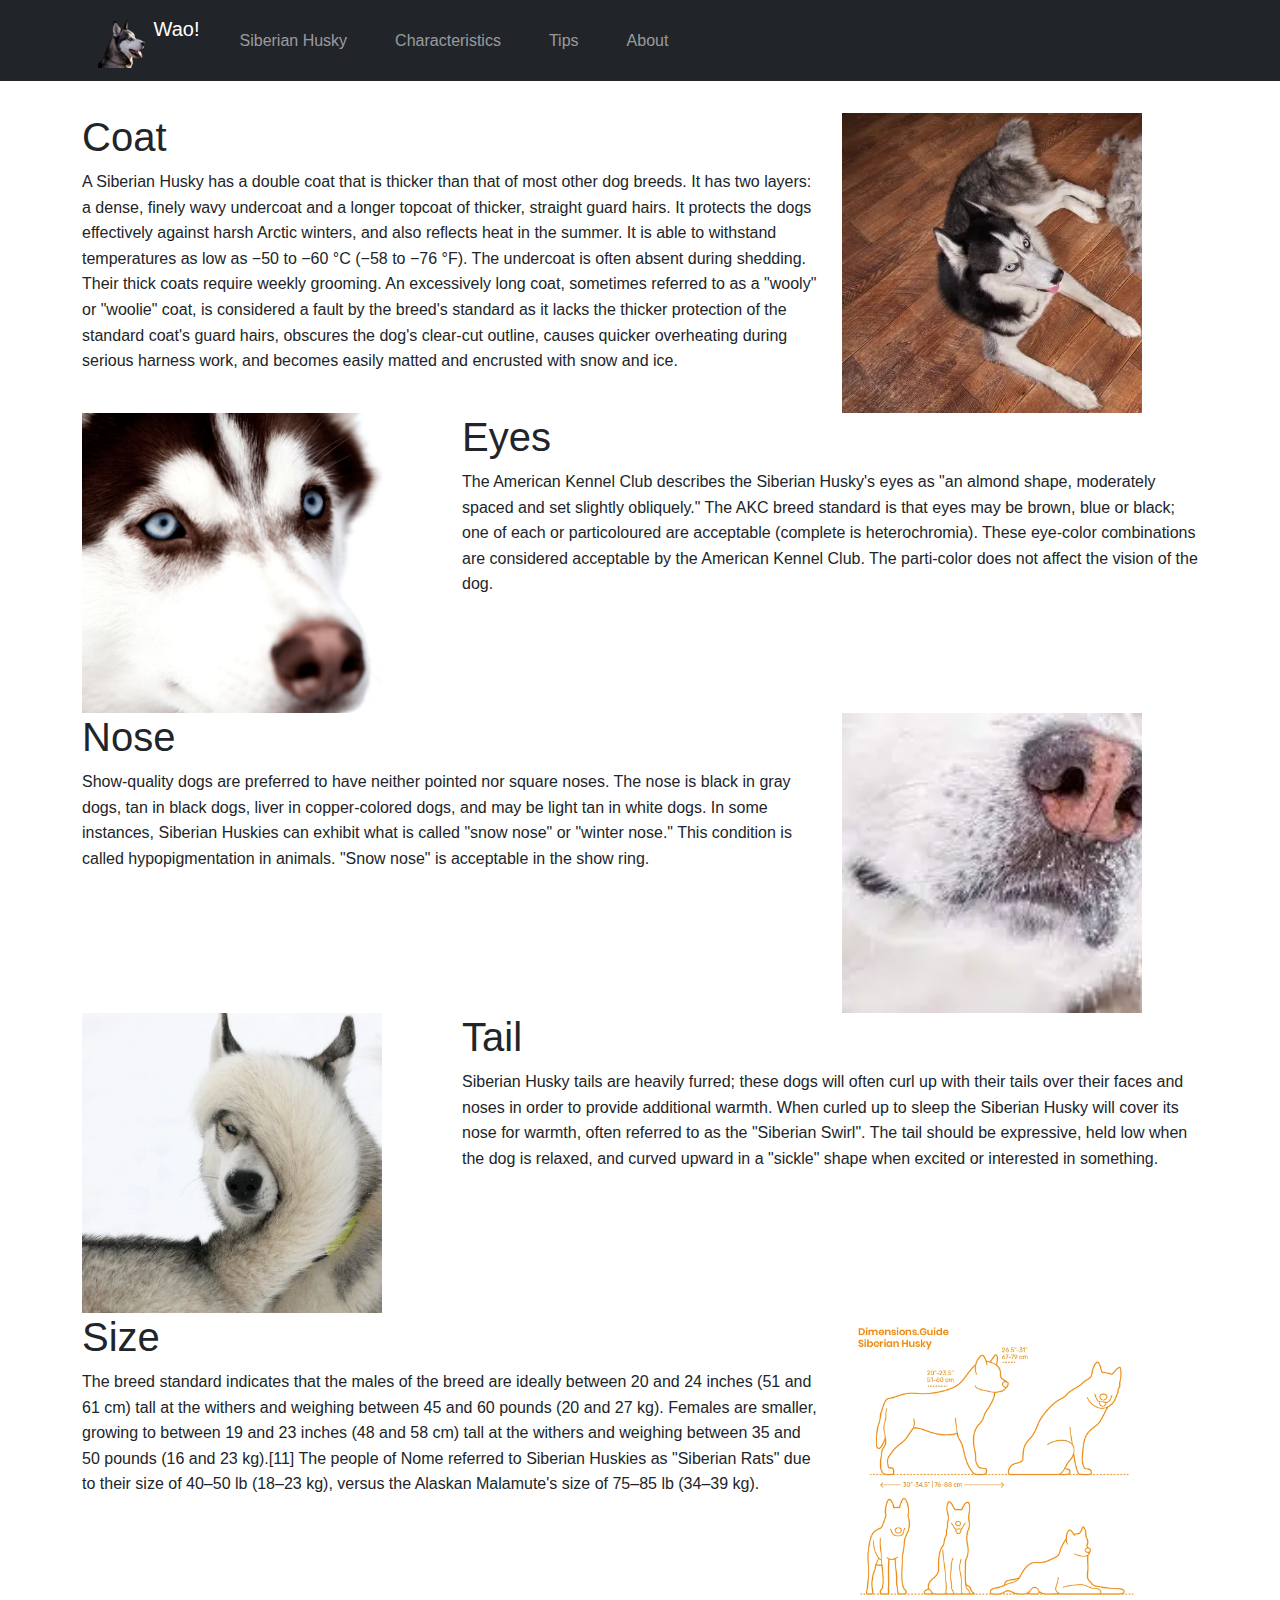
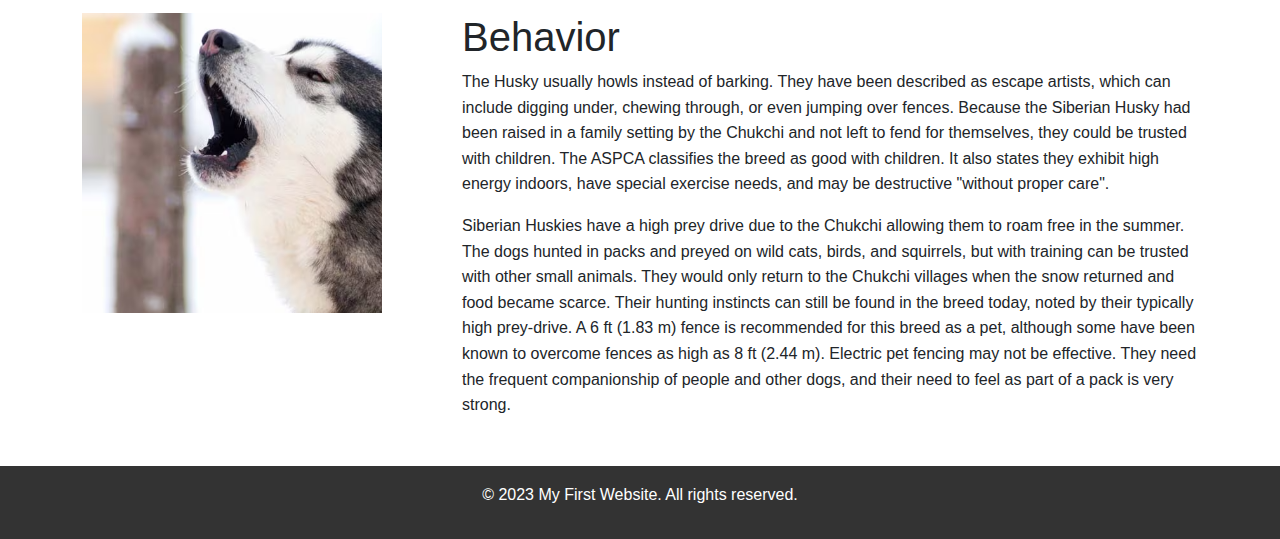
==== characteristics.html @ afe634cd "Las páginas index, siberian husky y characteristics están finalizadas" ====
<!DOCTYPE html>
<html lang="en">
    <head>
        <link href="https://cdn.jsdelivr.net/npm/bootstrap@5.3.0/dist/css/bootstrap.min.css" rel="stylesheet">
        <link rel="stylesheet" href="./static/CSS/style.css">
        <script src="https://code.jquery.com/jquery-3.6.0.min.js"></script>
        <script src="./static/JS/script.js"></script>
        <script src="./static/JS/fetch.js"></script>
        <title>Characteristics</title>
    </head>
<body>
    <div id="header-content"></div>
    <section>
        <main>
            <section1>
                <div class="container">
                    <div class="row">
                        <div class="col-md-8">
                            <section>
                                <h1>Coat</h1>
                                <p>
                                    A Siberian Husky has a double coat that is thicker than that of most other dog breeds. 
                                    It has two layers: a dense, finely wavy undercoat and a longer topcoat of thicker, straight 
                                    guard hairs. It protects the dogs effectively against harsh Arctic winters, and also 
                                    reflects heat in the summer. It is able to withstand temperatures as low 
                                    as −50 to −60 °C (−58 to −76 °F). The undercoat is often absent during shedding. 
                                    Their thick coats require weekly grooming. An excessively long coat, sometimes referred 
                                    to as a "wooly" or "woolie" coat, is considered a fault by the breed's standard as it lacks 
                                    the thicker protection of the standard coat's guard hairs, obscures the dog's clear-cut 
                                    outline, causes quicker overheating during serious harness work, and becomes easily matted 
                                    and encrusted with snow and ice.
                                </p>     
                            </section>            
                        </div>           
                        <div class="col-md-4">
                            <div class="rotating-images-container d-flex">
                                <img src="static/images/Husky_coat.webp" alt="Siberian Husky coat">
                            </div>
                        </div>    
                    </div>
                </div>
            </section1>
            <section2>
                <div class="container">
                    <div class="row">
                        <div class="col-md-4">
                            <div class="rotating-images-container d-flex">
                                <img src="static/images/Husky_siberian_eyes.webp" alt="Siberian Husky eyes">
                            </div>
                        </div>     
                        <div class="col-md-8">
                            <section>
                                <h1>Eyes</h1>
                                <p>
                                    The American Kennel Club describes the Siberian Husky's eyes as "an almond shape, moderately 
                                    spaced and set slightly obliquely." The AKC breed standard is that eyes may be brown, blue 
                                    or black; one of each or particoloured are acceptable (complete is heterochromia). These eye-color 
                                    combinations are considered acceptable by the American Kennel Club. The parti-color does not 
                                    affect the vision of the dog.
                                </p>
                            </section>
                        </div>                                                                                                 
                    </div>    
                </div>
            </section2>
            <section3>
                <div class="container">
                    <div class="row">
                        <div class="col-md-8">
                            <section>
                                <h1>Nose</h1>
                                <p>
                                    Show-quality dogs are preferred to have neither pointed nor square noses. The nose is black in 
                                    gray dogs, tan in black dogs, liver in copper-colored dogs, and may be light tan in white dogs. 
                                    In some instances, Siberian Huskies can exhibit what is called "snow nose" or "winter nose." 
                                    This condition is called hypopigmentation in animals. "Snow nose" is acceptable in the show 
                                    ring.
                                </p>    
                            </section>            
                        </div>           
                        <div class="col-md-4">
                            <div class="rotating-images-container d-flex">
                                <img src="static/images/Husky_nose.webp" alt="Siberian Husky nose">
                            </div>
                        </div>    
                    </div>
                </div>
            </section3>            
            <section4>
                <div class="container">
                    <div class="row">
                        <div class="col-md-4">
                            <div class="rotating-images-container d-flex">
                                <img src="static/images/Husky_tail.webp" alt="Siberian Husky tail">
                            </div>
                        </div>     
                        <div class="col-md-8">
                            <section>
                                <h1>Tail</h1>
                                <p>
                                    Siberian Husky tails are heavily furred; these dogs will often curl up with their tails over 
                                    their faces and noses in order to provide additional warmth. When curled up to sleep the Siberian 
                                    Husky will cover its nose for warmth, often referred to as the "Siberian Swirl". The tail should 
                                    be expressive, held low when the dog is relaxed, and curved upward in a "sickle" shape when excited 
                                    or interested in something.
                                </p>
                            </section>
                        </div>                                                                                                 
                    </div>    
                </div>
            </section4>            
            <section5>
                <div class="container">
                    <div class="row">
                        <div class="col-md-8">
                            <section>
                                <h1>Size</h1>
                                <p>
                                    The breed standard indicates that the males of the breed are ideally between 20 and 24 inches 
                                    (51 and 61 cm) tall at the withers and weighing between 45 and 60 pounds (20 and 27 kg). Females 
                                    are smaller, growing to between 19 and 23 inches (48 and 58 cm) tall at the withers and weighing 
                                    between 35 and 50 pounds (16 and 23 kg).[11] The people of Nome referred to Siberian Huskies 
                                    as "Siberian Rats" due to their size of 40–50 lb (18–23 kg), versus the Alaskan Malamute's size 
                                    of 75–85 lb (34–39 kg).                             
                                </p>
                            </section>            
                        </div>           
                        <div class="col-md-4">
                            <div class="rotating-images-container d-flex">
                                <img src="static/images/Husky_size.webp" alt="Siberian Husky size">
                            </div>
                        </div>    
                    </div>
                </div>
            </section5>              
            <section6>
                <div class="container">
                    <div class="row">
                        <div class="col-md-4">
                            <div class="rotating-images-container d-flex">
                                <img src="static/images/Husky_behavior.webp" alt="Siberian Husky Behavior">
                            </div>
                        </div>     
                        <div class="col-md-8">
                            <section>
                                <h1>Behavior</h1>
                                <p>
                                    The Husky usually howls instead of barking. They have been described as escape artists, 
                                    which can include digging under, chewing through, or even jumping over fences. Because the 
                                    Siberian Husky had been raised in a family setting by the Chukchi and not left to fend for themselves, 
                                    they could be trusted with children. The ASPCA classifies the breed as good with children. It 
                                    also states they exhibit high energy indoors, have special exercise needs, and may be destructive 
                                    "without proper care".
                                </p>
                                <p>
                                    Siberian Huskies have a high prey drive due to the Chukchi allowing them to roam free in the summer. 
                                    The dogs hunted in packs and preyed on wild cats, birds, and squirrels, but with training can be 
                                    trusted with other small animals. They would only return to the Chukchi villages when the snow returned 
                                    and food became scarce. Their hunting instincts can still be found in the breed today, noted by their 
                                    typically high prey-drive. A 6 ft (1.83 m) fence is recommended for this breed as a pet, although 
                                    some have been known to overcome fences as high as 8 ft (2.44 m). Electric pet fencing may not be 
                                    effective. They need the frequent companionship of people and other dogs, and their need to feel 
                                    as part of a pack is very strong.
                                </p>                                
                            </section>
                        </div>                                                                                                 
                    </div>    
                </div>
            </section6> 
        </main>
    </section>
    <footer id="footer-content"></footer>
</body>
</html>
---- static/CSS/style.css ----
body {
    font-family: Arial, sans-serif;
    line-height: 1.6;
    margin: 0;
    padding: 0;
}

/* Definición del estilo para la clase "centered" */
.centered {
    text-align: center;
    background-color: #333; /* Color oscuro de fondo */
    color: #fff; /* Color del texto */
    padding: 10px; /* Espacio de relleno para el título */
}

header {
    background-color: #333;
    color: #fff;
    padding: 1rem;
    text-align: center;
}


nav a {
    color: #fff;
    text-decoration: none;
    margin: 0 1rem;
}

main {
    padding: 2rem;
}

footer {
    background-color: #333;
    color: #fff;
    text-align: center;
    padding: 1rem;
}

.header-container {
    position: relative;
}

.image-overlay {
    position: absolute;
    top: 0;
    left: 0;
    width: 100%;
    height: 100%;
    display: flex;
    justify-content: center;
    align-items: center;
    background-color: rgba(0, 0, 0, 0.5); /* Puedes ajustar el color y la opacidad del fondo */
    z-index: 1; /* Asegura que el texto aparezca por encima de la imagen */
}

.overlay-text {
    text-align: center;
    color: #fff;
}

.overlay-text h1,
.overlay-text h2 {
    margin: 0;
    font-size: 32px; /* Tamaño de fuente para los títulos (puedes ajustar según desees) */
}

/* Estilos para la imagen en el encabezado */
img.header-image {
    width: 100%;
    height: auto;
}

/* Estilos para el contenedor de las imágenes */
.rotating-images-container {
    position: relative;
    width: 300px; /* Ajusta el ancho según el tamaño de tus imágenes */
    height: 300px; /* Ajusta la altura según el tamaño de tus imágenes */
    overflow: hidden;
}

/* Estilos para las imágenes */
.rotating-image {
    width: 100%;
    height: 100%;
    position: absolute;
    top: 0;
    left: 0;
    opacity: 0;
    transition: opacity 1s ease-in-out; /* Ajusta la duración de la transición según desees */
}

/* Aparecer primera imagen */
.rotating-image:first-child {
    opacity: 1;
}

.custom-image {
    width: 400px; /* Cambiar al tamaño deseado */
    height: auto; /* Para mantener la proporción original de la imagen */
    /* Agrega otros estilos si es necesario */
}
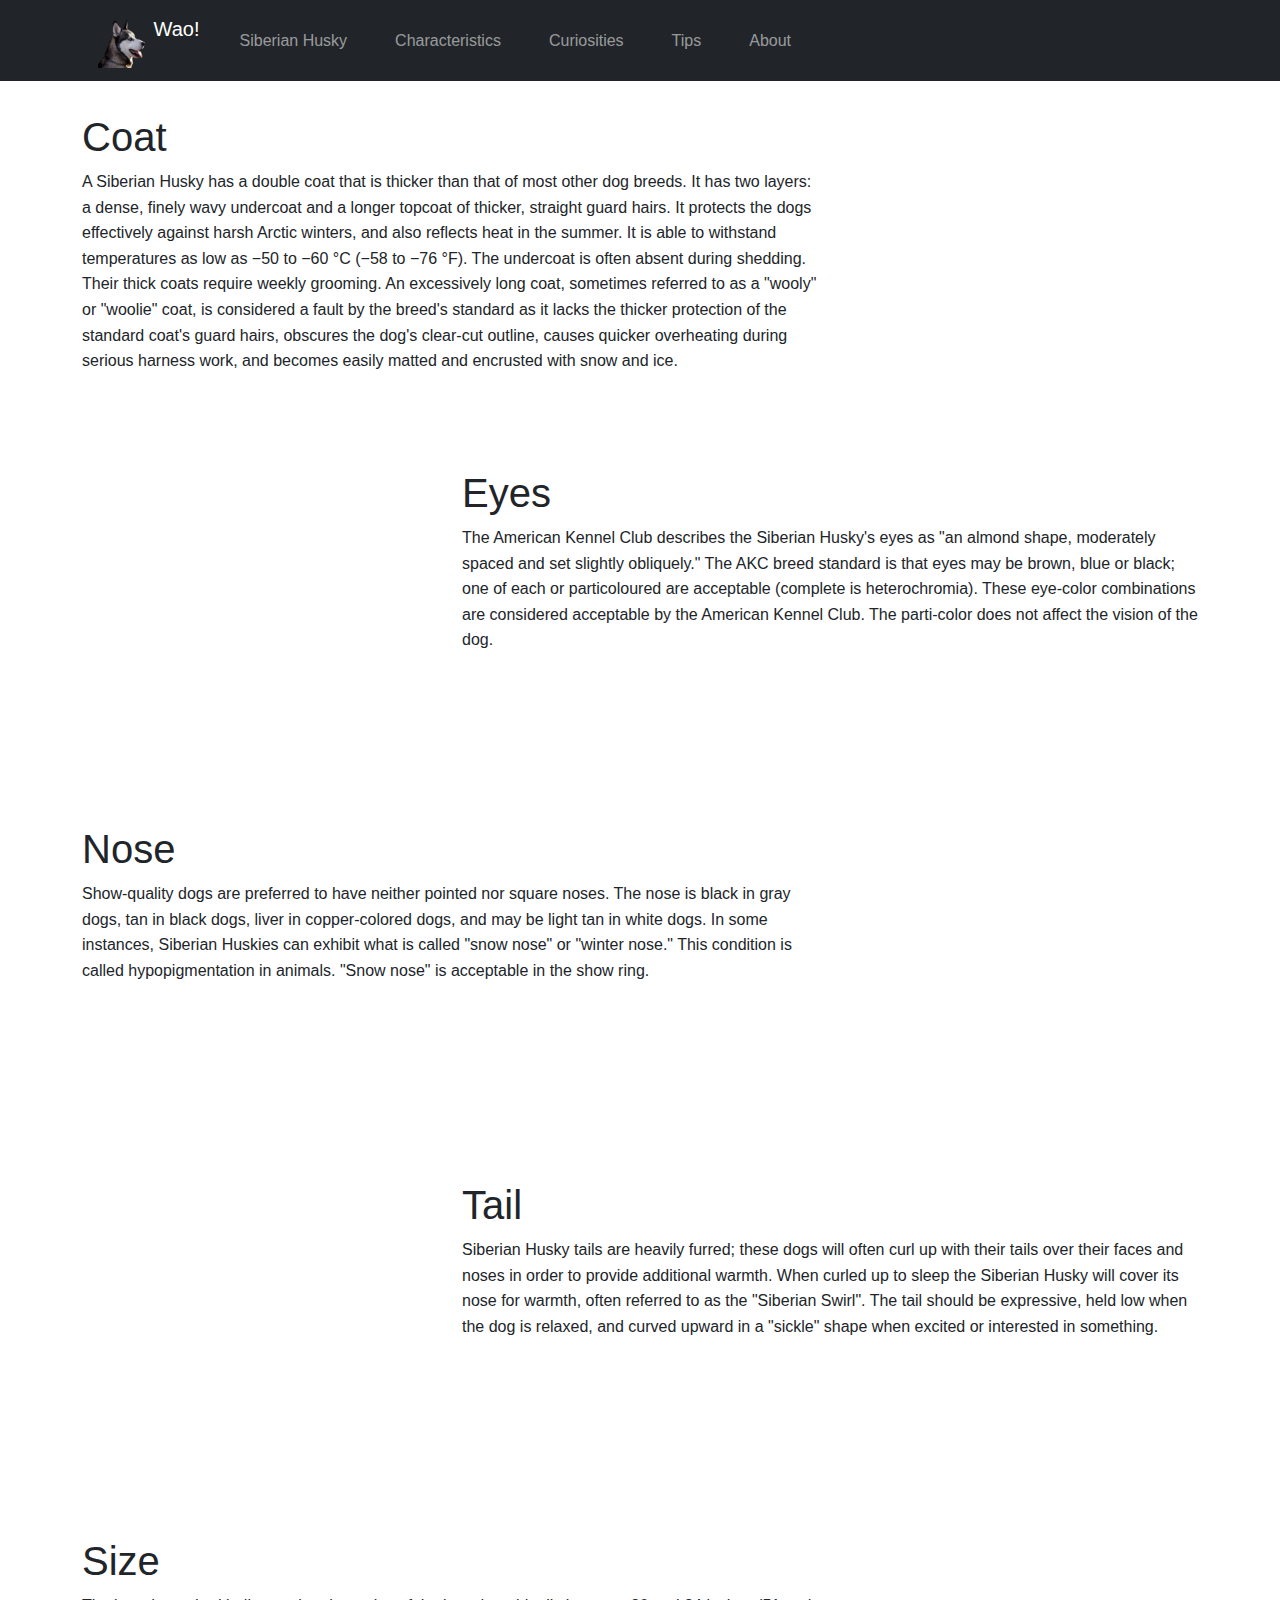
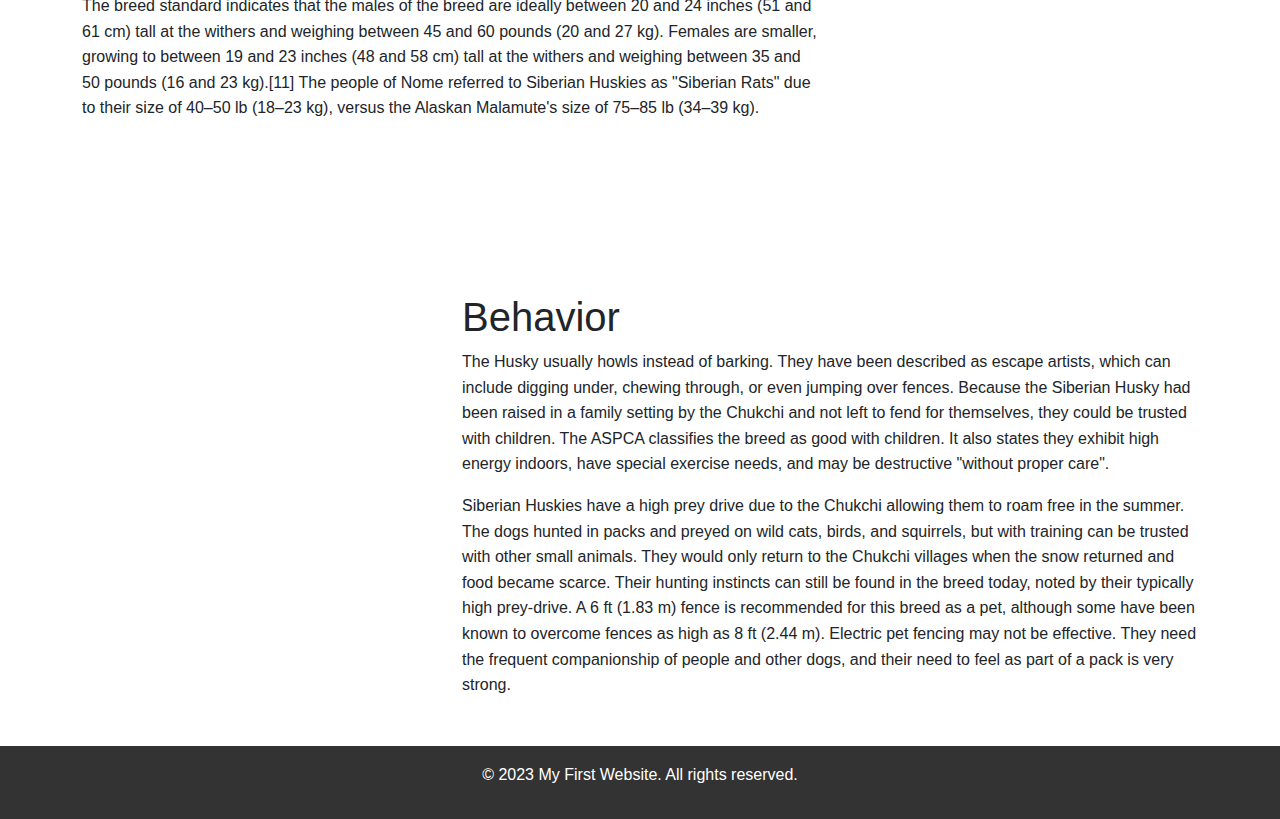
==== commit aecc8f90: "Se implemento curiosities.html y se creo tips.html, además de agregarse más imagenes y crear la list" ====
--- a/characteristics.html
+++ b/characteristics.html
@@ -166,7 +166,7 @@
                         </div>                                                                                                 
                     </div>    
                 </div>
-            </section6> 
+            </section6>
         </main>
     </section>
     <footer id="footer-content"></footer>
--- a/static/CSS/style.css
+++ b/static/CSS/style.css
@@ -75,8 +75,10 @@
 /* Estilos para el contenedor de las imágenes */
 .rotating-images-container {
     position: relative;
-    width: 300px; /* Ajusta el ancho según el tamaño de tus imágenes */
-    height: 300px; /* Ajusta la altura según el tamaño de tus imágenes */
+    width: 100%;
+    max-width: 100px; /* Ajusta el ancho máximo según desees */
+    height: 0;
+    padding-top: 100%; /* Creamos un contenedor cuadrado con padding para que la imagen ocupe todo el espacio */
     overflow: hidden;
 }
 
@@ -84,11 +86,12 @@
 .rotating-image {
     width: 100%;
     height: 100%;
+    object-fit: cover; /* Ajustamos el tamaño de la imagen para que se muestre completa sin distorsionarla */
     position: absolute;
     top: 0;
     left: 0;
     opacity: 0;
-    transition: opacity 1s ease-in-out; /* Ajusta la duración de la transición según desees */
+    transition: opacity 1s ease-in-out;
 }
 
 /* Aparecer primera imagen */
@@ -97,11 +100,6 @@
 }
 
 .custom-image {
-    width: 400px; /* Cambiar al tamaño deseado */
-    height: auto; /* Para mantener la proporción original de la imagen */
-    /* Agrega otros estilos si es necesario */
-}
-
-
-
-
+    width: 100%;
+    height: 100%;
+}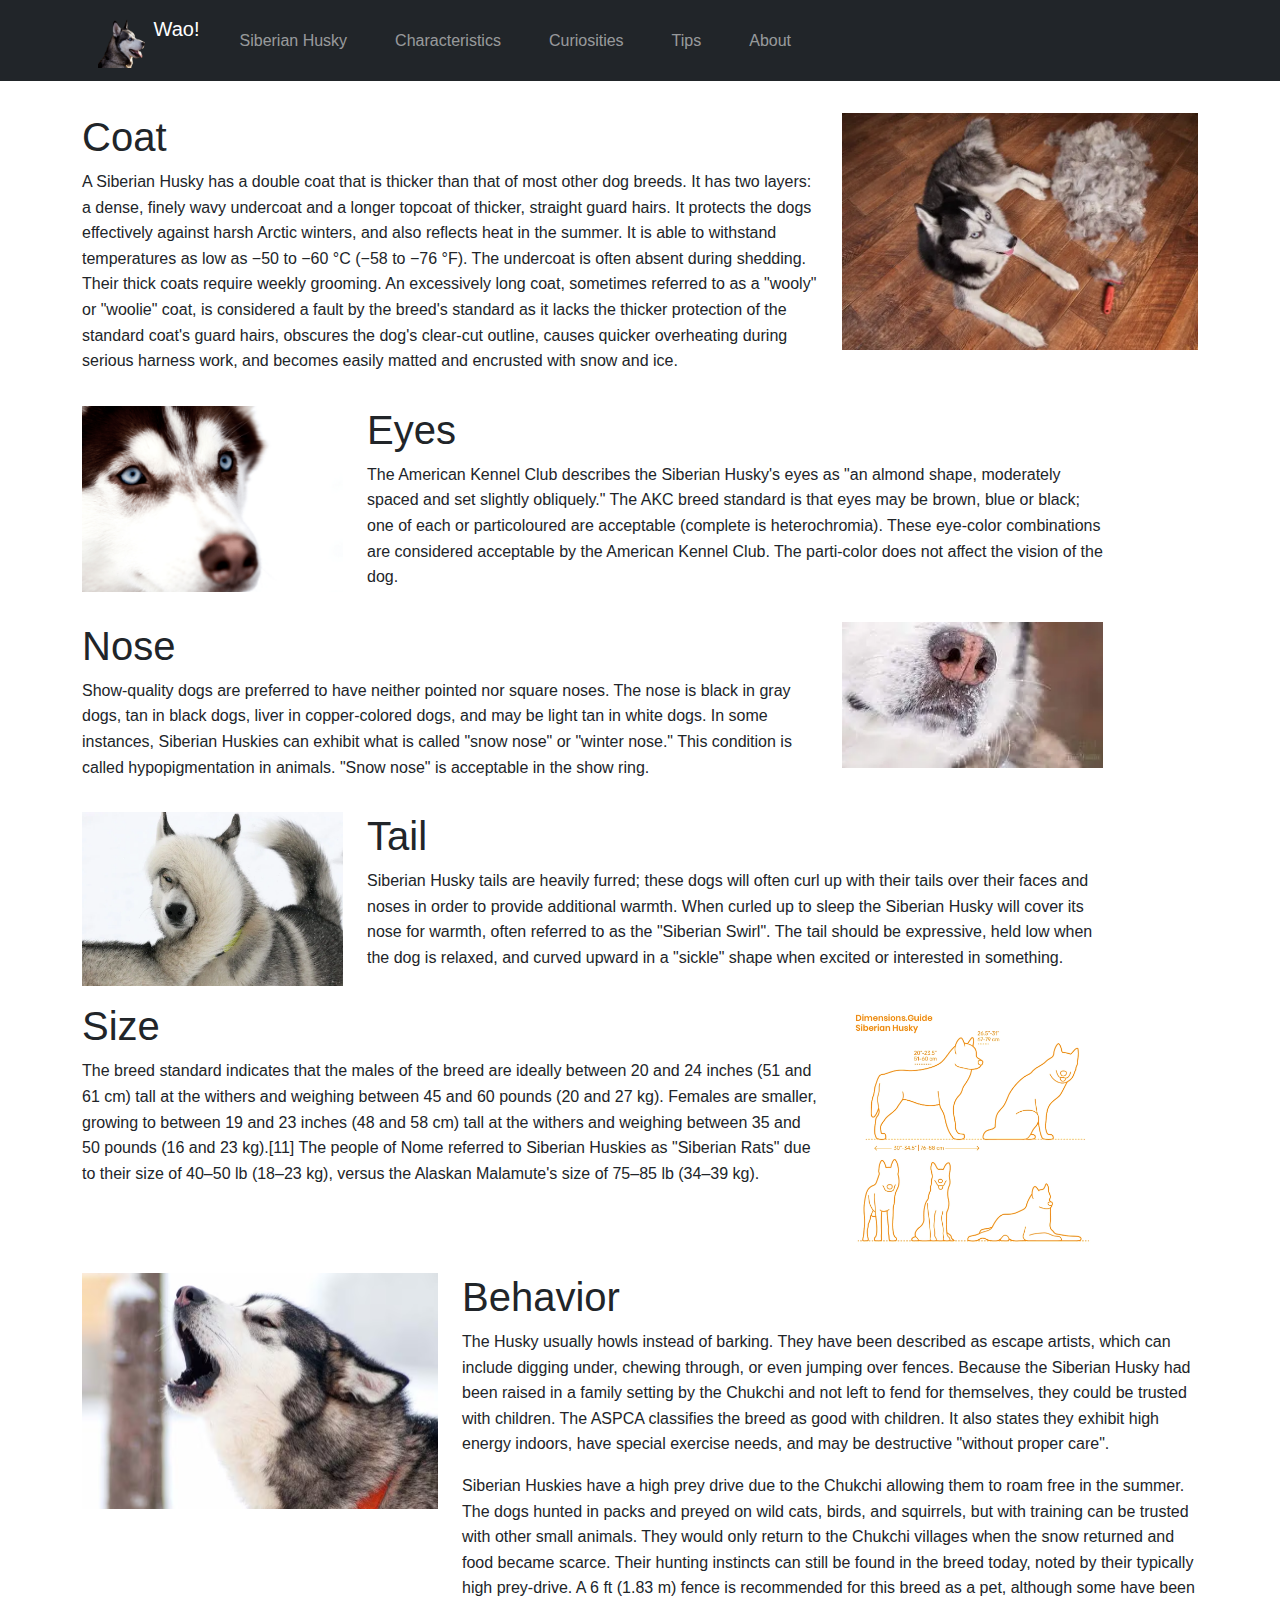
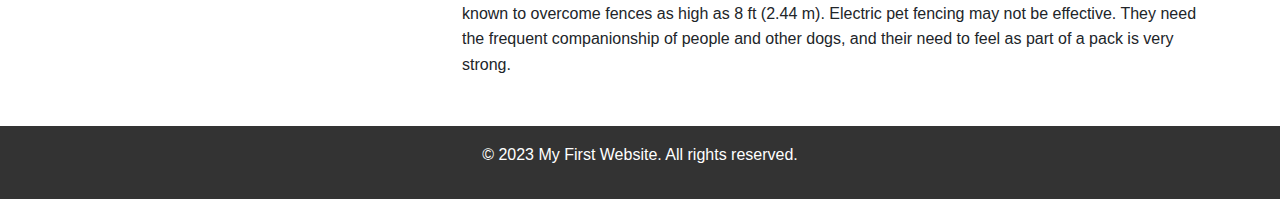
==== commit 9b197c00: "Reparando problemas de las imagenes" ====
--- a/characteristics.html
+++ b/characteristics.html
@@ -1,13 +1,15 @@
 <!DOCTYPE html>
 <html lang="en">
-    <head>
-        <link href="https://cdn.jsdelivr.net/npm/bootstrap@5.3.0/dist/css/bootstrap.min.css" rel="stylesheet">
-        <link rel="stylesheet" href="./static/CSS/style.css">
-        <script src="https://code.jquery.com/jquery-3.6.0.min.js"></script>
-        <script src="./static/JS/script.js"></script>
-        <script src="./static/JS/fetch.js"></script>
-        <title>Characteristics</title>
-    </head>
+<head>
+    <meta charset="UTF-8">
+    <meta name="viewport" content="width=device-width, initial-scale=1.0">    
+    <link href="https://cdn.jsdelivr.net/npm/bootstrap@5.3.0/dist/css/bootstrap.min.css" rel="stylesheet">
+    <link rel="stylesheet" href="./static/CSS/style.css">
+    <script src="https://code.jquery.com/jquery-3.6.0.min.js"></script>
+    <script src="./static/JS/script.js"></script>
+    <script src="./static/JS/fetch.js"></script>
+    <title>Characteristics</title>
+</head>
 <body>
     <div id="header-content"></div>
     <section>
@@ -33,19 +35,22 @@
                             </section>            
                         </div>           
                         <div class="col-md-4">
-                            <div class="rotating-images-container d-flex">
-                                <img src="static/images/Husky_coat.webp" alt="Siberian Husky coat">
+                            <div class="indice custom-box"> 
+                                <img src="static/images/Husky_coat.webp" alt="Siberian Husky coat" class="img-fluid header-image">
                             </div>
                         </div>    
                     </div>
                 </div>
             </section1>
+            <p></p>
+            <p></p>
+            <p></p>
             <section2>
                 <div class="container">
                     <div class="row">
-                        <div class="col-md-4">
-                            <div class="rotating-images-container d-flex">
-                                <img src="static/images/Husky_siberian_eyes.webp" alt="Siberian Husky eyes">
+                        <div class="col-md-3">
+                            <div class="indice custom-box"> 
+                                <img src="static/images/Husky_siberian_eyes.webp" alt="Siberian Husky eyes" class="img-fluid header-image">
                             </div>
                         </div>     
                         <div class="col-md-8">
@@ -63,6 +68,9 @@
                     </div>    
                 </div>
             </section2>
+            <p></p>
+            <p></p>
+            <p></p>
             <section3>
                 <div class="container">
                     <div class="row">
@@ -78,20 +86,23 @@
                                 </p>    
                             </section>            
                         </div>           
-                        <div class="col-md-4">
-                            <div class="rotating-images-container d-flex">
-                                <img src="static/images/Husky_nose.webp" alt="Siberian Husky nose">
+                        <div class="col-md-3">
+                            <div class="indice custom-box"> 
+                                <img src="static/images/Husky_nose.webp" alt="Siberian Husky nose" class="img-fluid header-image">
                             </div>
                         </div>    
                     </div>
                 </div>
-            </section3>            
+            </section3>   
+            <p></p>
+            <p></p>
+            <p></p>         
             <section4>
                 <div class="container">
                     <div class="row">
-                        <div class="col-md-4">
-                            <div class="rotating-images-container d-flex">
-                                <img src="static/images/Husky_tail.webp" alt="Siberian Husky tail">
+                        <div class="col-md-3">
+                            <div class="indice custom-box"> 
+                                <img src="static/images/Husky_tail.webp" alt="Siberian Husky tail" class="img-fluid header-image">
                             </div>
                         </div>     
                         <div class="col-md-8">
@@ -108,7 +119,10 @@
                         </div>                                                                                                 
                     </div>    
                 </div>
-            </section4>            
+            </section4>     
+            <p></p>
+            <p></p>
+            <p></p>       
             <section5>
                 <div class="container">
                     <div class="row">
@@ -125,20 +139,23 @@
                                 </p>
                             </section>            
                         </div>           
-                        <div class="col-md-4">
-                            <div class="rotating-images-container d-flex">
-                                <img src="static/images/Husky_size.webp" alt="Siberian Husky size">
+                        <div class="col-md-3">
+                            <div class="indice custom-box"> 
+                                <img src="static/images/Husky_size.webp" alt="Siberian Husky size" class="img-fluid header-image">
                             </div>
                         </div>    
                     </div>
                 </div>
-            </section5>              
+            </section5>     
+            <p></p>
+            <p></p>
+            <p></p>         
             <section6>
                 <div class="container">
                     <div class="row">
                         <div class="col-md-4">
-                            <div class="rotating-images-container d-flex">
-                                <img src="static/images/Husky_behavior.webp" alt="Siberian Husky Behavior">
+                            <div class="indice custom-box"> 
+                                <img src="static/images/Husky_behavior.webp" alt="Siberian Husky Behavior" class="img-fluid header-image">
                             </div>
                         </div>     
                         <div class="col-md-8">
--- a/static/CSS/style.css
+++ b/static/CSS/style.css
@@ -76,9 +76,9 @@
 .rotating-images-container {
     position: relative;
     width: 100%;
-    max-width: 100px; /* Ajusta el ancho máximo según desees */
+    max-width: 300%; /* Ajusta el ancho máximo según desees */
     height: 0;
-    padding-top: 100%; /* Creamos un contenedor cuadrado con padding para que la imagen ocupe todo el espacio */
+    padding-top: 100%; /* Ajusta este valor para mantener la proporción */
     overflow: hidden;
 }
 
@@ -86,13 +86,15 @@
 .rotating-image {
     width: 100%;
     height: 100%;
-    object-fit: cover; /* Ajustamos el tamaño de la imagen para que se muestre completa sin distorsionarla */
+    object-fit: contain; /* Ajustamos el tamaño de la imagen para que quepa completamente sin recortar ni distorsionar */
     position: absolute;
     top: 0;
     left: 0;
     opacity: 0;
     transition: opacity 1s ease-in-out;
 }
+
+
 
 /* Aparecer primera imagen */
 .rotating-image:first-child {
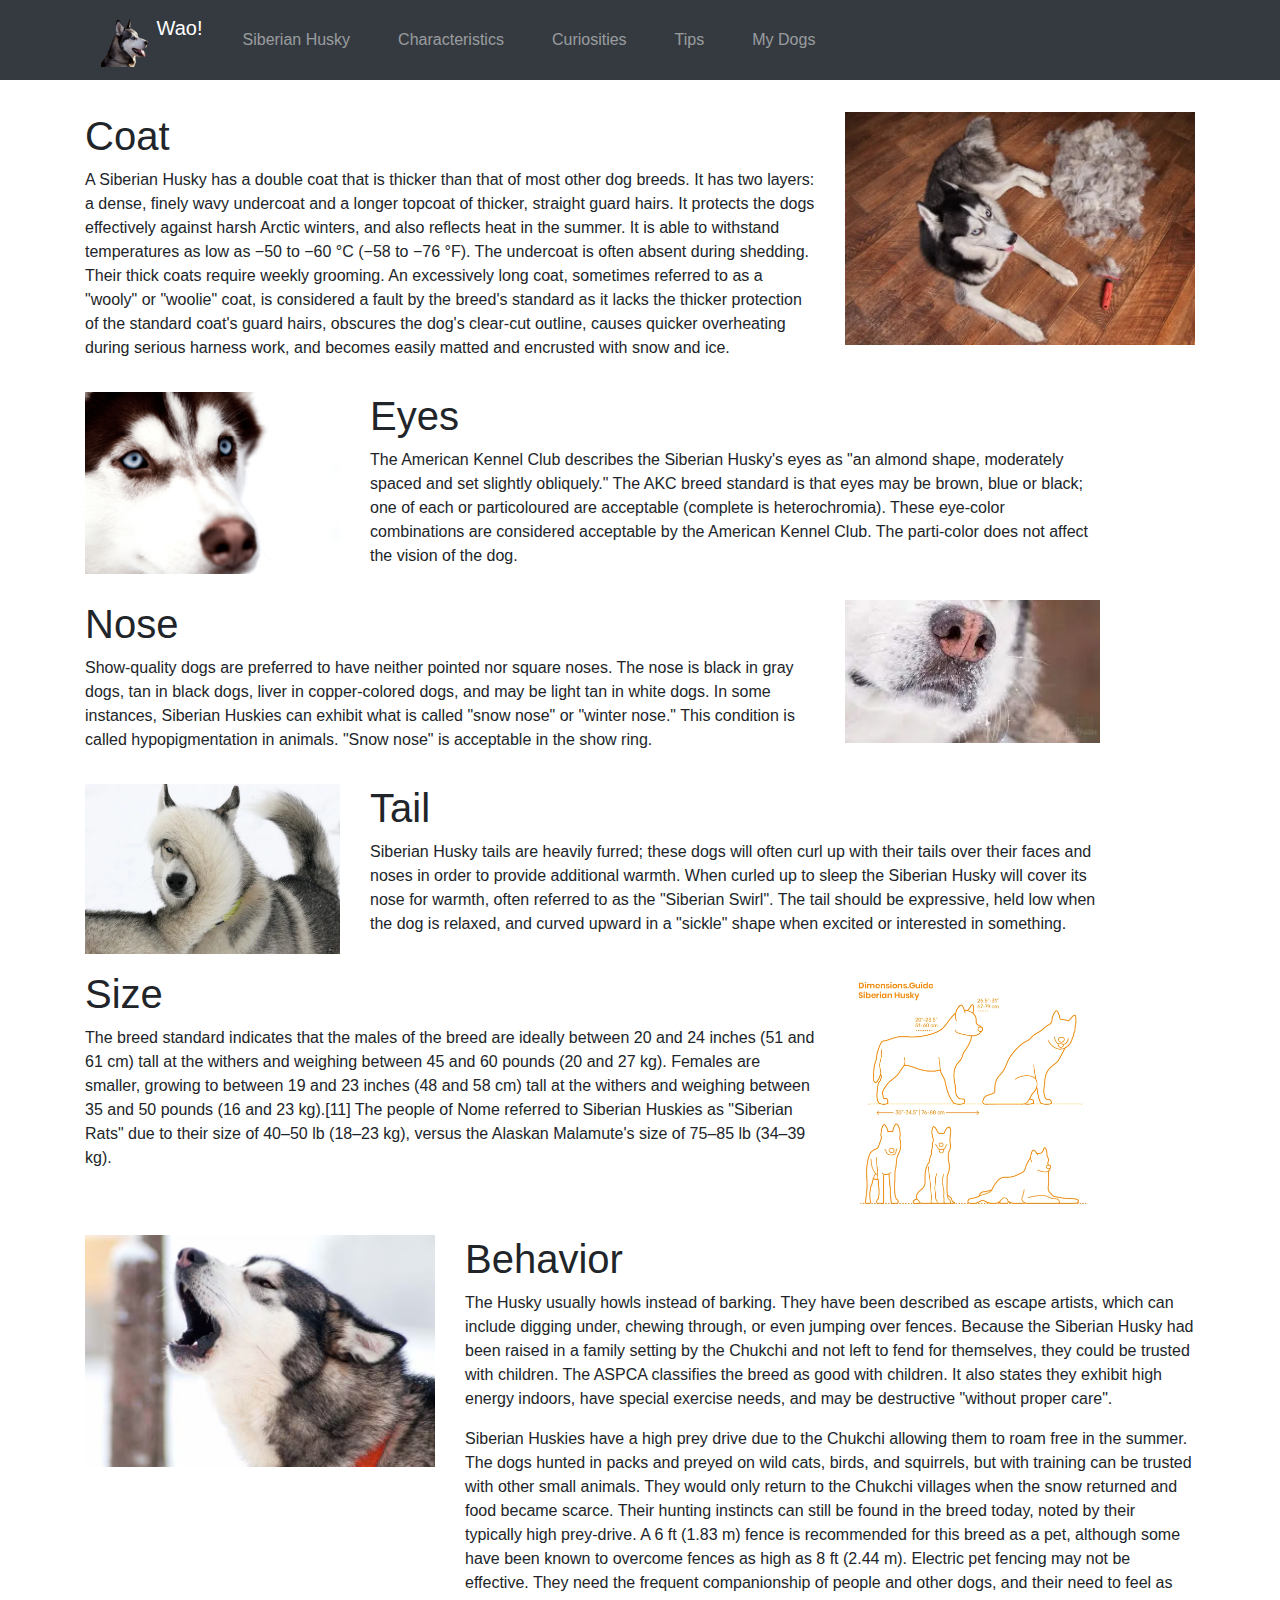
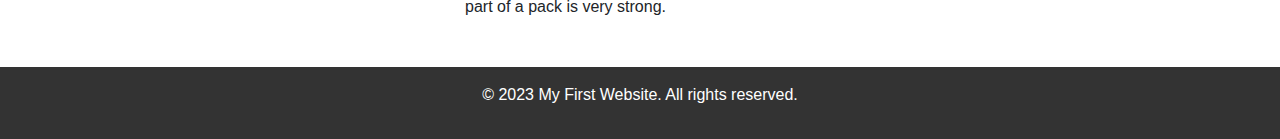
==== commit 384b8079: "Se quito elimino el JS por boobstrap 4" ====
--- a/characteristics.html
+++ b/characteristics.html
@@ -3,189 +3,226 @@
 <head>
     <meta charset="UTF-8">
     <meta name="viewport" content="width=device-width, initial-scale=1.0">    
-    <link href="https://cdn.jsdelivr.net/npm/bootstrap@5.3.0/dist/css/bootstrap.min.css" rel="stylesheet">
     <link rel="stylesheet" href="./static/CSS/style.css">
+    <link href="https://cdn.jsdelivr.net/npm/bootstrap@4.5.0/dist/css/bootstrap.min.css" rel="stylesheet">
     <script src="https://code.jquery.com/jquery-3.6.0.min.js"></script>
-    <script src="./static/JS/script.js"></script>
-    <script src="./static/JS/fetch.js"></script>
     <title>Characteristics</title>
 </head>
 <body>
-    <div id="header-content"></div>
+    <div>
+        <!-- Barra de navegación -->
+        <nav class="navbar navbar-expand-lg navbar-dark bg-dark">        
+            <div class="container">
+                <div class="d-flex">
+                    <a class="navbar-brand" href="index.html">
+                        <img src="static/images/logo.webp" alt="logo" width="50" height="50" class="d-inline-block align-text-top">
+                        Wao!
+                    </a>
+                </div>
+                <button class="navbar-toggler" type="button" data-toggle="collapse" data-target="#navbarNav" aria-controls="navbarNav" aria-expanded="false" aria-label="Toggle navigation">
+                    <span class="navbar-toggler-icon"></span>
+                </button>
+                <div class="collapse navbar-collapse ms-auto" id="navbarNav">
+                    <ul class="navbar-nav">
+                        <li class="nav-item">
+                            <a class="nav-link" href="siberian_husky.html">Siberian Husky</a>
+                        </li>
+                        <li class="nav-item">
+                            <a class="nav-link" href="characteristics.html">Characteristics</a>
+                        </li>
+                        <li class="nav-item">
+                            <a class="nav-link" href="curiosities.html">Curiosities</a>
+                        </li>
+                        <li class="nav-item">
+                            <a class="nav-link" href="tips.html">Tips</a>
+                        </li>
+                        <li class="nav-item">
+                            <a class="nav-link" href="mydogs.html">My Dogs</a>
+                        </li>
+                    </ul>
+                </div>
+            </div>
+        </nav>        
+    </div>
+    <main>
+        <section1>
+            <div class="container">
+                <div class="row">
+                    <div class="col-md-8">
+                        <section>
+                            <h1>Coat</h1>
+                            <p>
+                                A Siberian Husky has a double coat that is thicker than that of most other dog breeds. 
+                                It has two layers: a dense, finely wavy undercoat and a longer topcoat of thicker, straight 
+                                guard hairs. It protects the dogs effectively against harsh Arctic winters, and also 
+                                reflects heat in the summer. It is able to withstand temperatures as low 
+                                as −50 to −60 °C (−58 to −76 °F). The undercoat is often absent during shedding. 
+                                Their thick coats require weekly grooming. An excessively long coat, sometimes referred 
+                                to as a "wooly" or "woolie" coat, is considered a fault by the breed's standard as it lacks 
+                                the thicker protection of the standard coat's guard hairs, obscures the dog's clear-cut 
+                                outline, causes quicker overheating during serious harness work, and becomes easily matted 
+                                and encrusted with snow and ice.
+                            </p>     
+                        </section>            
+                    </div>           
+                    <div class="col-md-4">
+                        <div class="indice custom-box"> 
+                            <img src="static/images/Husky_coat.webp" alt="Siberian Husky coat" class="img-fluid header-image">
+                        </div>
+                    </div>    
+                </div>
+            </div>
+        </section1>
+        <p></p>
+        <p></p>
+        <p></p>
+        <section2>
+            <div class="container">
+                <div class="row">
+                    <div class="col-md-3">
+                        <div class="indice custom-box"> 
+                            <img src="static/images/Husky_siberian_eyes.webp" alt="Siberian Husky eyes" class="img-fluid header-image">
+                        </div>
+                    </div>     
+                    <div class="col-md-8">
+                        <section>
+                            <h1>Eyes</h1>
+                            <p>
+                                The American Kennel Club describes the Siberian Husky's eyes as "an almond shape, moderately 
+                                spaced and set slightly obliquely." The AKC breed standard is that eyes may be brown, blue 
+                                or black; one of each or particoloured are acceptable (complete is heterochromia). These eye-color 
+                                combinations are considered acceptable by the American Kennel Club. The parti-color does not 
+                                affect the vision of the dog.
+                            </p>
+                        </section>
+                    </div>                                                                                                 
+                </div>    
+            </div>
+        </section2>
+        <p></p>
+        <p></p>
+        <p></p>
+        <section3>
+            <div class="container">
+                <div class="row">
+                    <div class="col-md-8">
+                        <section>
+                            <h1>Nose</h1>
+                            <p>
+                                Show-quality dogs are preferred to have neither pointed nor square noses. The nose is black in 
+                                gray dogs, tan in black dogs, liver in copper-colored dogs, and may be light tan in white dogs. 
+                                In some instances, Siberian Huskies can exhibit what is called "snow nose" or "winter nose." 
+                                This condition is called hypopigmentation in animals. "Snow nose" is acceptable in the show 
+                                ring.
+                            </p>    
+                        </section>            
+                    </div>           
+                    <div class="col-md-3">
+                        <div class="indice custom-box"> 
+                            <img src="static/images/Husky_nose.webp" alt="Siberian Husky nose" class="img-fluid header-image">
+                        </div>
+                    </div>    
+                </div>
+            </div>
+        </section3>   
+        <p></p>
+        <p></p>
+        <p></p>         
+        <section4>
+            <div class="container">
+                <div class="row">
+                    <div class="col-md-3">
+                        <div class="indice custom-box"> 
+                            <img src="static/images/Husky_tail.webp" alt="Siberian Husky tail" class="img-fluid header-image">
+                        </div>
+                    </div>     
+                    <div class="col-md-8">
+                        <section>
+                            <h1>Tail</h1>
+                            <p>
+                                Siberian Husky tails are heavily furred; these dogs will often curl up with their tails over 
+                                their faces and noses in order to provide additional warmth. When curled up to sleep the Siberian 
+                                Husky will cover its nose for warmth, often referred to as the "Siberian Swirl". The tail should 
+                                be expressive, held low when the dog is relaxed, and curved upward in a "sickle" shape when excited 
+                                or interested in something.
+                            </p>
+                        </section>
+                    </div>                                                                                                 
+                </div>    
+            </div>
+        </section4>     
+        <p></p>
+        <p></p>
+        <p></p>       
+        <section5>
+            <div class="container">
+                <div class="row">
+                    <div class="col-md-8">
+                        <section>
+                            <h1>Size</h1>
+                            <p>
+                                The breed standard indicates that the males of the breed are ideally between 20 and 24 inches 
+                                (51 and 61 cm) tall at the withers and weighing between 45 and 60 pounds (20 and 27 kg). Females 
+                                are smaller, growing to between 19 and 23 inches (48 and 58 cm) tall at the withers and weighing 
+                                between 35 and 50 pounds (16 and 23 kg).[11] The people of Nome referred to Siberian Huskies 
+                                as "Siberian Rats" due to their size of 40–50 lb (18–23 kg), versus the Alaskan Malamute's size 
+                                of 75–85 lb (34–39 kg).                             
+                            </p>
+                        </section>            
+                    </div>           
+                    <div class="col-md-3">
+                        <div class="indice custom-box"> 
+                            <img src="static/images/Husky_size.webp" alt="Siberian Husky size" class="img-fluid header-image">
+                        </div>
+                    </div>    
+                </div>
+            </div>
+        </section5>     
+        <p></p>
+        <p></p>
+        <p></p>         
+        <section6>
+            <div class="container">
+                <div class="row">
+                    <div class="col-md-4">
+                        <div class="indice custom-box"> 
+                            <img src="static/images/Husky_behavior.webp" alt="Siberian Husky Behavior" class="img-fluid header-image">
+                        </div>
+                    </div>     
+                    <div class="col-md-8">
+                        <section>
+                            <h1>Behavior</h1>
+                            <p>
+                                The Husky usually howls instead of barking. They have been described as escape artists, 
+                                which can include digging under, chewing through, or even jumping over fences. Because the 
+                                Siberian Husky had been raised in a family setting by the Chukchi and not left to fend for themselves, 
+                                they could be trusted with children. The ASPCA classifies the breed as good with children. It 
+                                also states they exhibit high energy indoors, have special exercise needs, and may be destructive 
+                                "without proper care".
+                            </p>
+                            <p>
+                                Siberian Huskies have a high prey drive due to the Chukchi allowing them to roam free in the summer. 
+                                The dogs hunted in packs and preyed on wild cats, birds, and squirrels, but with training can be 
+                                trusted with other small animals. They would only return to the Chukchi villages when the snow returned 
+                                and food became scarce. Their hunting instincts can still be found in the breed today, noted by their 
+                                typically high prey-drive. A 6 ft (1.83 m) fence is recommended for this breed as a pet, although 
+                                some have been known to overcome fences as high as 8 ft (2.44 m). Electric pet fencing may not be 
+                                effective. They need the frequent companionship of people and other dogs, and their need to feel 
+                                as part of a pack is very strong.
+                            </p>                                
+                        </section>
+                    </div>                                                                                                 
+                </div>    
+            </div>
+        </section6>
+    </main>
     <section>
-        <main>
-            <section1>
-                <div class="container">
-                    <div class="row">
-                        <div class="col-md-8">
-                            <section>
-                                <h1>Coat</h1>
-                                <p>
-                                    A Siberian Husky has a double coat that is thicker than that of most other dog breeds. 
-                                    It has two layers: a dense, finely wavy undercoat and a longer topcoat of thicker, straight 
-                                    guard hairs. It protects the dogs effectively against harsh Arctic winters, and also 
-                                    reflects heat in the summer. It is able to withstand temperatures as low 
-                                    as −50 to −60 °C (−58 to −76 °F). The undercoat is often absent during shedding. 
-                                    Their thick coats require weekly grooming. An excessively long coat, sometimes referred 
-                                    to as a "wooly" or "woolie" coat, is considered a fault by the breed's standard as it lacks 
-                                    the thicker protection of the standard coat's guard hairs, obscures the dog's clear-cut 
-                                    outline, causes quicker overheating during serious harness work, and becomes easily matted 
-                                    and encrusted with snow and ice.
-                                </p>     
-                            </section>            
-                        </div>           
-                        <div class="col-md-4">
-                            <div class="indice custom-box"> 
-                                <img src="static/images/Husky_coat.webp" alt="Siberian Husky coat" class="img-fluid header-image">
-                            </div>
-                        </div>    
-                    </div>
-                </div>
-            </section1>
-            <p></p>
-            <p></p>
-            <p></p>
-            <section2>
-                <div class="container">
-                    <div class="row">
-                        <div class="col-md-3">
-                            <div class="indice custom-box"> 
-                                <img src="static/images/Husky_siberian_eyes.webp" alt="Siberian Husky eyes" class="img-fluid header-image">
-                            </div>
-                        </div>     
-                        <div class="col-md-8">
-                            <section>
-                                <h1>Eyes</h1>
-                                <p>
-                                    The American Kennel Club describes the Siberian Husky's eyes as "an almond shape, moderately 
-                                    spaced and set slightly obliquely." The AKC breed standard is that eyes may be brown, blue 
-                                    or black; one of each or particoloured are acceptable (complete is heterochromia). These eye-color 
-                                    combinations are considered acceptable by the American Kennel Club. The parti-color does not 
-                                    affect the vision of the dog.
-                                </p>
-                            </section>
-                        </div>                                                                                                 
-                    </div>    
-                </div>
-            </section2>
-            <p></p>
-            <p></p>
-            <p></p>
-            <section3>
-                <div class="container">
-                    <div class="row">
-                        <div class="col-md-8">
-                            <section>
-                                <h1>Nose</h1>
-                                <p>
-                                    Show-quality dogs are preferred to have neither pointed nor square noses. The nose is black in 
-                                    gray dogs, tan in black dogs, liver in copper-colored dogs, and may be light tan in white dogs. 
-                                    In some instances, Siberian Huskies can exhibit what is called "snow nose" or "winter nose." 
-                                    This condition is called hypopigmentation in animals. "Snow nose" is acceptable in the show 
-                                    ring.
-                                </p>    
-                            </section>            
-                        </div>           
-                        <div class="col-md-3">
-                            <div class="indice custom-box"> 
-                                <img src="static/images/Husky_nose.webp" alt="Siberian Husky nose" class="img-fluid header-image">
-                            </div>
-                        </div>    
-                    </div>
-                </div>
-            </section3>   
-            <p></p>
-            <p></p>
-            <p></p>         
-            <section4>
-                <div class="container">
-                    <div class="row">
-                        <div class="col-md-3">
-                            <div class="indice custom-box"> 
-                                <img src="static/images/Husky_tail.webp" alt="Siberian Husky tail" class="img-fluid header-image">
-                            </div>
-                        </div>     
-                        <div class="col-md-8">
-                            <section>
-                                <h1>Tail</h1>
-                                <p>
-                                    Siberian Husky tails are heavily furred; these dogs will often curl up with their tails over 
-                                    their faces and noses in order to provide additional warmth. When curled up to sleep the Siberian 
-                                    Husky will cover its nose for warmth, often referred to as the "Siberian Swirl". The tail should 
-                                    be expressive, held low when the dog is relaxed, and curved upward in a "sickle" shape when excited 
-                                    or interested in something.
-                                </p>
-                            </section>
-                        </div>                                                                                                 
-                    </div>    
-                </div>
-            </section4>     
-            <p></p>
-            <p></p>
-            <p></p>       
-            <section5>
-                <div class="container">
-                    <div class="row">
-                        <div class="col-md-8">
-                            <section>
-                                <h1>Size</h1>
-                                <p>
-                                    The breed standard indicates that the males of the breed are ideally between 20 and 24 inches 
-                                    (51 and 61 cm) tall at the withers and weighing between 45 and 60 pounds (20 and 27 kg). Females 
-                                    are smaller, growing to between 19 and 23 inches (48 and 58 cm) tall at the withers and weighing 
-                                    between 35 and 50 pounds (16 and 23 kg).[11] The people of Nome referred to Siberian Huskies 
-                                    as "Siberian Rats" due to their size of 40–50 lb (18–23 kg), versus the Alaskan Malamute's size 
-                                    of 75–85 lb (34–39 kg).                             
-                                </p>
-                            </section>            
-                        </div>           
-                        <div class="col-md-3">
-                            <div class="indice custom-box"> 
-                                <img src="static/images/Husky_size.webp" alt="Siberian Husky size" class="img-fluid header-image">
-                            </div>
-                        </div>    
-                    </div>
-                </div>
-            </section5>     
-            <p></p>
-            <p></p>
-            <p></p>         
-            <section6>
-                <div class="container">
-                    <div class="row">
-                        <div class="col-md-4">
-                            <div class="indice custom-box"> 
-                                <img src="static/images/Husky_behavior.webp" alt="Siberian Husky Behavior" class="img-fluid header-image">
-                            </div>
-                        </div>     
-                        <div class="col-md-8">
-                            <section>
-                                <h1>Behavior</h1>
-                                <p>
-                                    The Husky usually howls instead of barking. They have been described as escape artists, 
-                                    which can include digging under, chewing through, or even jumping over fences. Because the 
-                                    Siberian Husky had been raised in a family setting by the Chukchi and not left to fend for themselves, 
-                                    they could be trusted with children. The ASPCA classifies the breed as good with children. It 
-                                    also states they exhibit high energy indoors, have special exercise needs, and may be destructive 
-                                    "without proper care".
-                                </p>
-                                <p>
-                                    Siberian Huskies have a high prey drive due to the Chukchi allowing them to roam free in the summer. 
-                                    The dogs hunted in packs and preyed on wild cats, birds, and squirrels, but with training can be 
-                                    trusted with other small animals. They would only return to the Chukchi villages when the snow returned 
-                                    and food became scarce. Their hunting instincts can still be found in the breed today, noted by their 
-                                    typically high prey-drive. A 6 ft (1.83 m) fence is recommended for this breed as a pet, although 
-                                    some have been known to overcome fences as high as 8 ft (2.44 m). Electric pet fencing may not be 
-                                    effective. They need the frequent companionship of people and other dogs, and their need to feel 
-                                    as part of a pack is very strong.
-                                </p>                                
-                            </section>
-                        </div>                                                                                                 
-                    </div>    
-                </div>
-            </section6>
-        </main>
+        <footer>
+            <p>&copy; 2023 My First Website. All rights reserved.</p>
+        </footer>
+        <script src="https://code.jquery.com/jquery-3.5.1.slim.min.js"></script>
+        <script src="https://cdn.jsdelivr.net/npm/bootstrap@4.5.0/dist/js/bootstrap.min.js"></script>
+        <script src="https://cdn.jsdelivr.net/npm/@popperjs/core@2.9.3/dist/umd/popper.min.js"></script>
     </section>
-    <footer id="footer-content"></footer>
 </body>
 </html>--- a/static/CSS/style.css
+++ b/static/CSS/style.css
@@ -21,7 +21,7 @@
 }
 
 
-nav a {
+nav a {    
     color: #fff;
     text-decoration: none;
     margin: 0 1rem;
@@ -104,4 +104,19 @@
 .custom-image {
     width: 100%;
     height: 100%;
+}
+
+/* Agrega estilos para mostrar puntos en la lista */
+.list-unstyled.custom-list {
+    padding-left: 1.5em;
+}
+.list-unstyled.custom-list li {
+    list-style: none;
+    position: relative;
+    padding-left: 1em;
+}
+.list-unstyled.custom-list li::before {
+    content: "\2022"; /* Código del punto • */
+    position: absolute;
+    left: 0;
 }